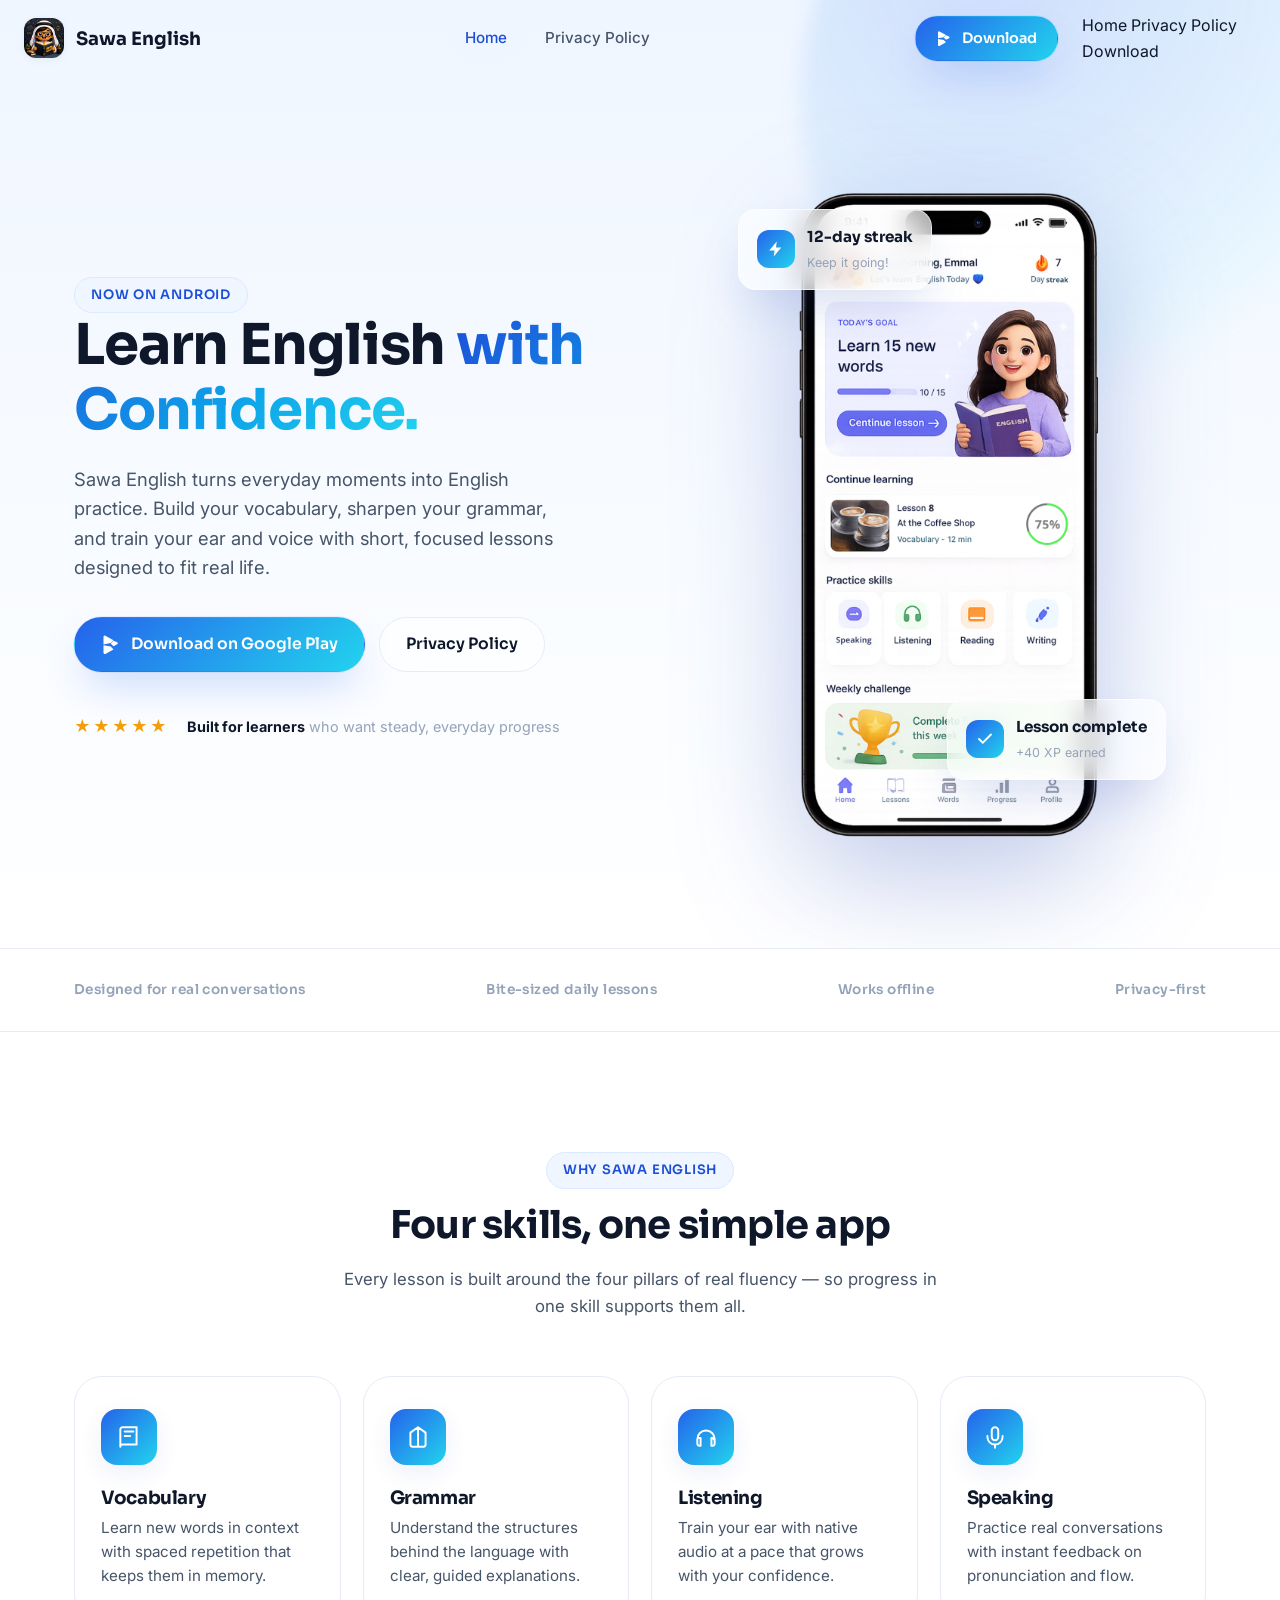
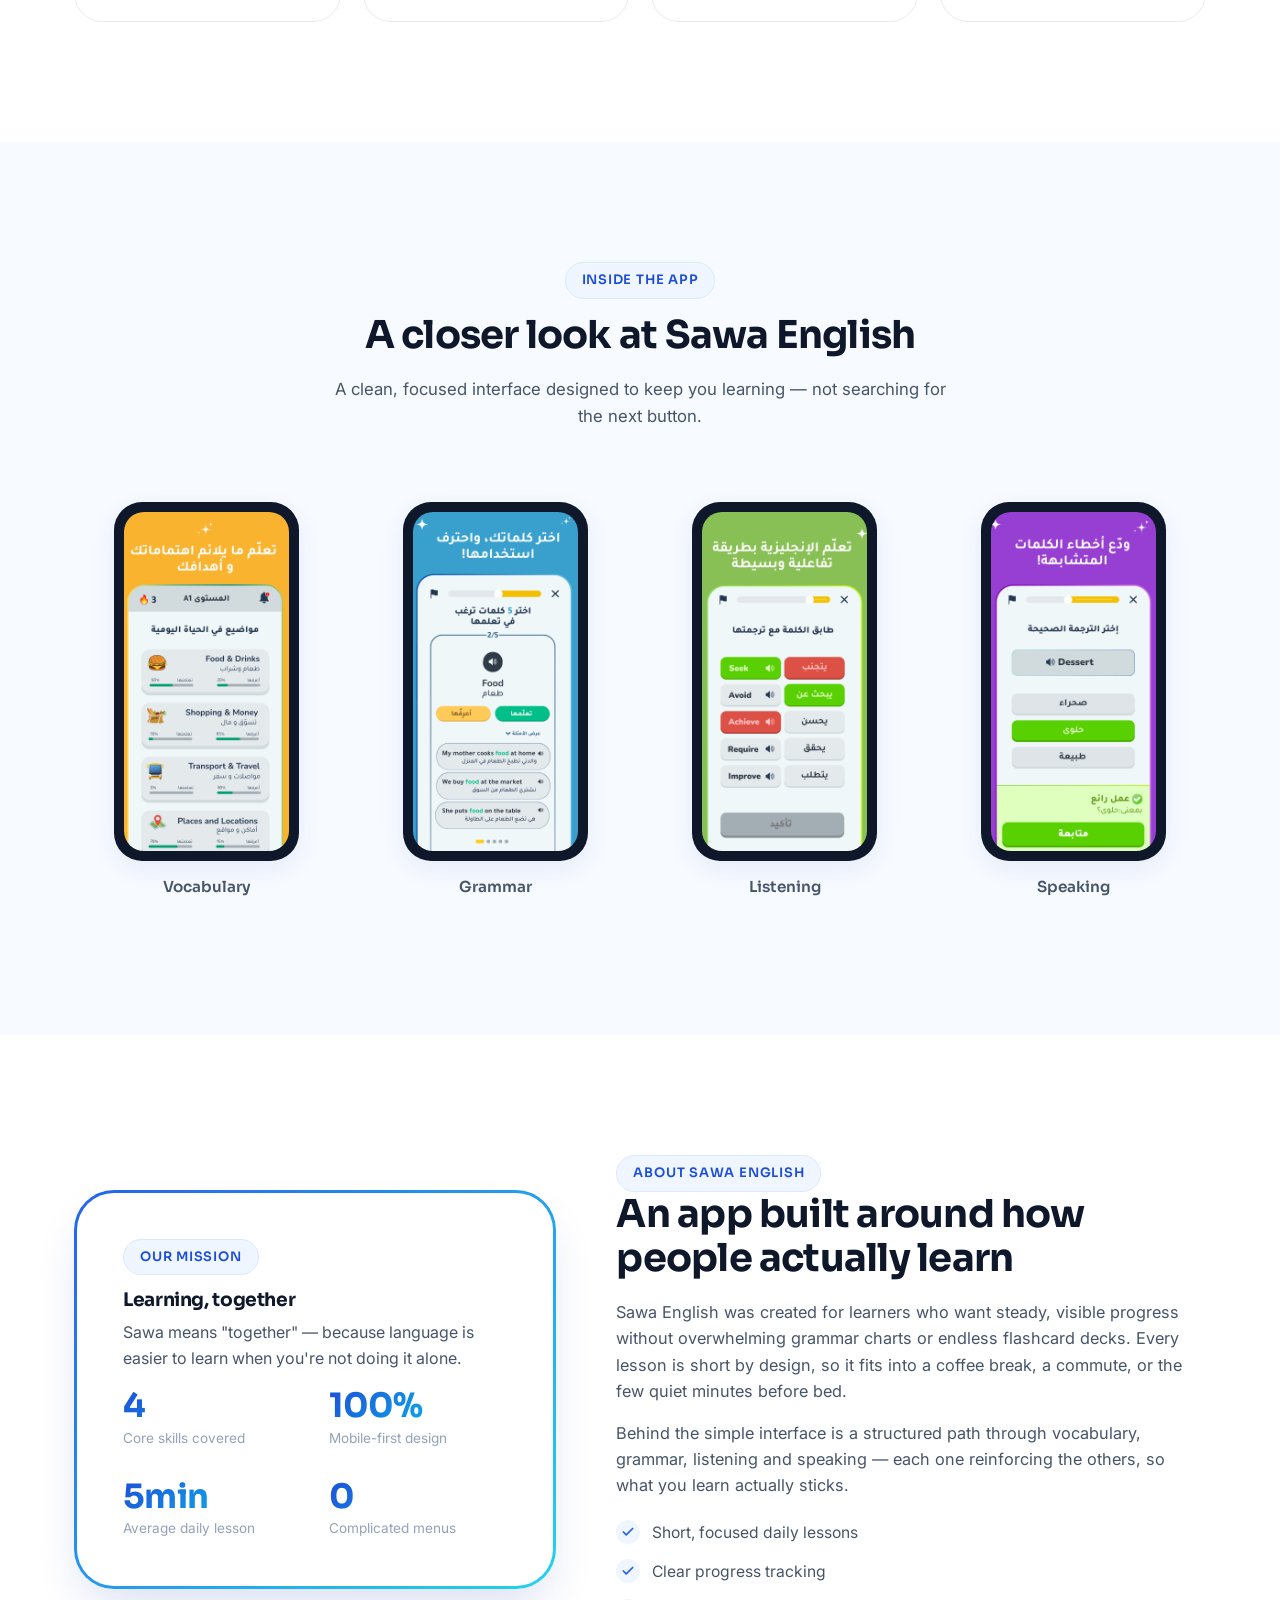
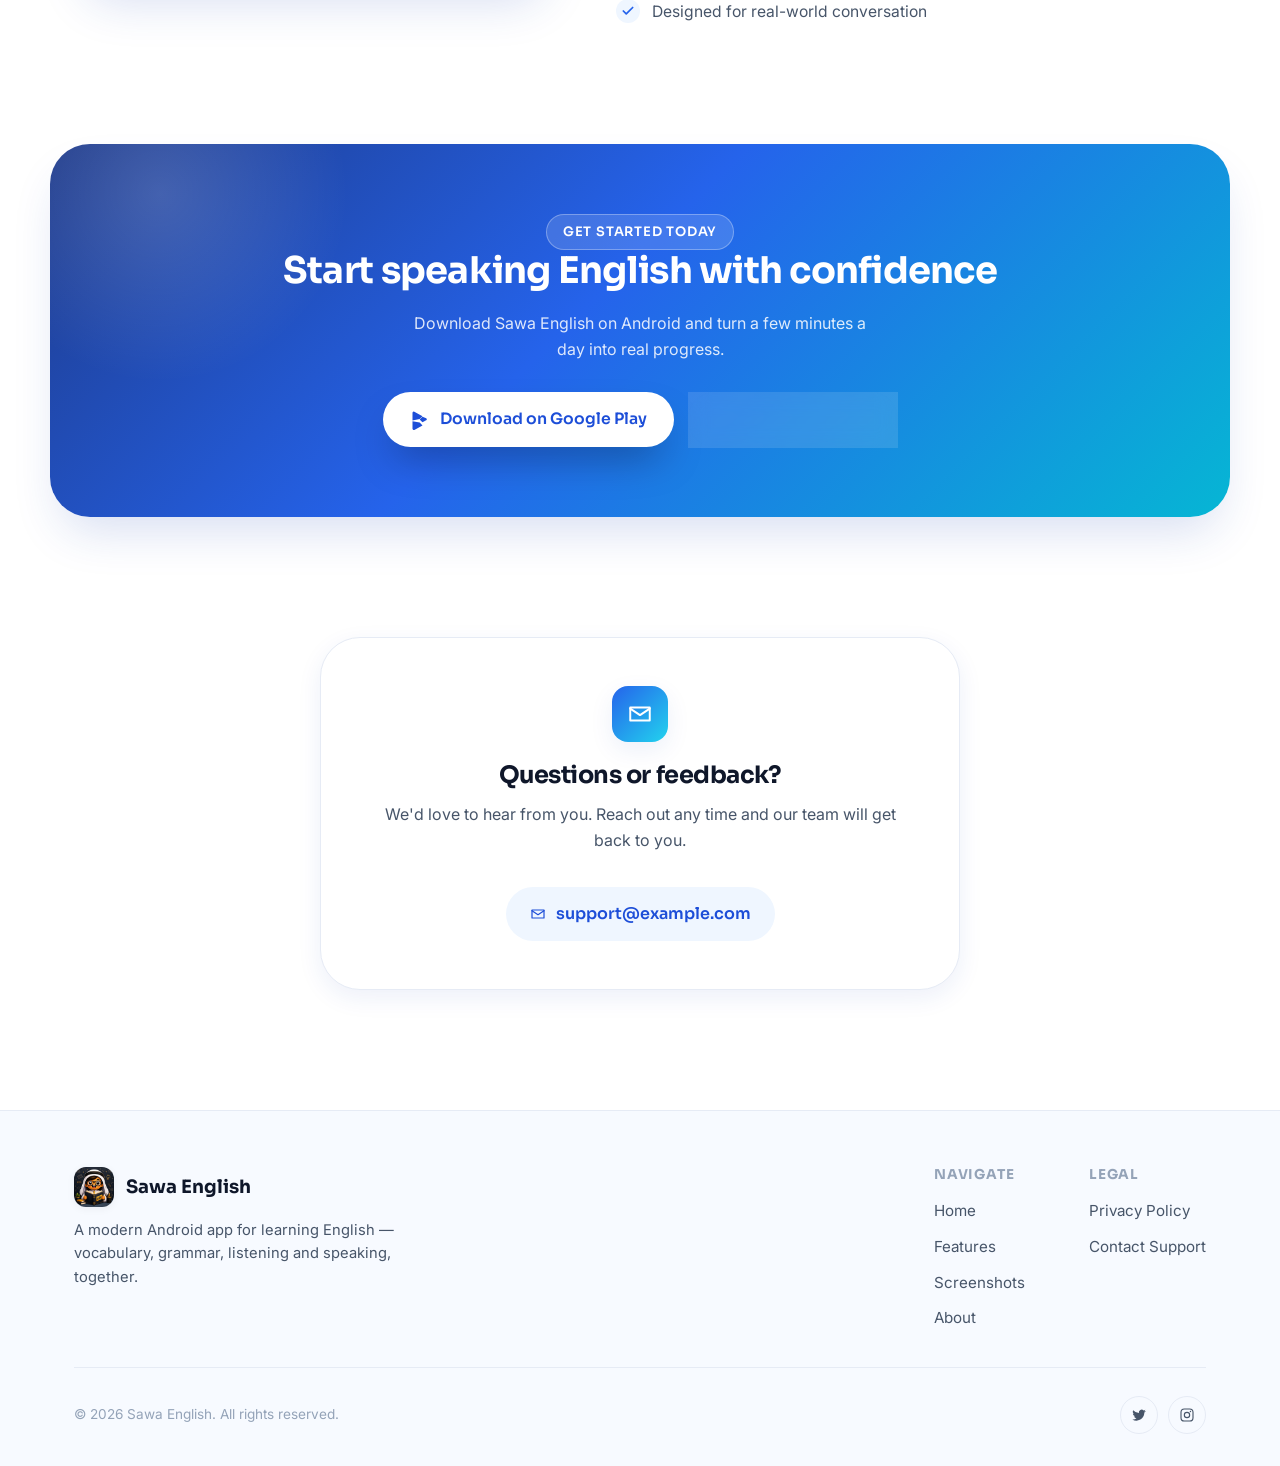
==== index.html @ 8df4714d "Updated Sawa" ====
<!DOCTYPE html>
<html lang="en">
<head>
  <meta charset="UTF-8">
  <meta name="viewport" content="width=device-width, initial-scale=1.0">
  <title>Sawa English — Learn English with Confidence</title>
  <meta name="description" content="Sawa English is a modern Android app that helps you master vocabulary, grammar, listening and speaking — one simple lesson at a time.">
  <meta name="theme-color" content="#2563eb">

  <!-- Open Graph -->
  <meta property="og:type" content="website">
  <meta property="og:title" content="Sawa English — Learn English with Confidence">
  <meta property="og:description" content="A modern Android app for learning English: vocabulary, grammar, listening and speaking together.">
  <meta property="og:image" content="assets/images/logo.png">

  <link rel="icon" href="assets/images/logo-64.png" type="image/png">
  <link rel="canonical" href="index.html">

  <link rel="preconnect" href="https://fonts.googleapis.com">
  <link rel="preconnect" href="https://fonts.gstatic.com" crossorigin>
  <link href="https://fonts.googleapis.com/css2?family=Sora:wght@600;700;800&family=Inter:wght@400;500;600;700&display=swap" rel="stylesheet">

  <link rel="stylesheet" href="css/style.css">
</head>
<body>

  <!-- ============ NAVBAR ============ -->
  <header class="navbar" id="navbar">
    <div class="container nav-inner">
      <a href="index.html" class="brand">
        <img src="assets/images/logo.png" alt="Sawa English logo">
        <span>Sawa English</span>
      </a>

      <nav class="nav-links" aria-label="Primary">
        <a href="index.html" class="active-link">Home</a>
        <a href="privacy.html">Privacy Policy</a>
      </nav>

      <div class="nav-cta">
        <a href="#download" class="btn btn-primary btn-small">
          <svg width="16" height="16" viewBox="0 0 24 24" fill="none"><path d="M3 12.5v-9A1.5 1.5 0 0 1 5.2 2.1l9.8 5.4-3.4 3.4-8.6 1.6Z" fill="currentColor"/><path d="M3 13.5v9A1.5 1.5 0 0 0 5.2 23.9l9.8-5.4-3.4-3.4-8.6-1.6Z" fill="currentColor"/><path d="m15 8-3.4 3.4 3.4 3.4 4.4-2.4a1.5 1.5 0 0 0 0-2.6L15 8Z" fill="currentColor"/></svg>
          <span class="btn-text-full">Download</span>
        </a>
        <button class="nav-toggle" id="navToggle" aria-label="Toggle menu" aria-expanded="false" aria-controls="navDrawer">
          <span></span><span></span><span></span>
        </button>
      </div>
    </div>
    <div class="nav-drawer" id="navDrawer">
      <a href="index.html">Home</a>
      <a href="privacy.html">Privacy Policy</a>
      <a href="#download">Download</a>
    </div>
  </header>

  <main>
    <!-- ============ HERO ============ -->
    <section class="hero" id="home">
      <div class="container hero-grid">
        <div class="hero-copy">
          <span class="eyebrow">Now on Android</span>
          <h1>Learn English <span class="gradient-word">with Confidence.</span></h1>
          <p class="lead">
            Sawa English turns everyday moments into English practice. Build your vocabulary,
            sharpen your grammar, and train your ear and voice with short, focused lessons
            designed to fit real life.
          </p>

          <div class="hero-actions">
            <a href="#download" class="btn btn-primary" id="playStoreBtn">
              <svg width="20" height="20" viewBox="0 0 24 24" fill="none"><path d="M3 12.5v-9A1.5 1.5 0 0 1 5.2 2.1l9.8 5.4-3.4 3.4-8.6 1.6Z" fill="currentColor"/><path d="M3 13.5v9A1.5 1.5 0 0 0 5.2 23.9l9.8-5.4-3.4-3.4-8.6-1.6Z" fill="currentColor"/><path d="m15 8-3.4 3.4 3.4 3.4 4.4-2.4a1.5 1.5 0 0 0 0-2.6L15 8Z" fill="currentColor"/></svg>
              Download on Google Play
            </a>
            <a href="privacy.html" class="btn btn-ghost">Privacy Policy</a>
          </div>

          <div class="hero-trust">
            <span class="stars" aria-hidden="true">★★★★★</span>
            <span class="trust-text"><strong>Built for learners</strong> who want steady, everyday progress</span>
          </div>
        </div>

        <div class="hero-visual">
          <div class="phone-stage">
            <img src="assets/images/hero-phone.png" alt="Sawa English application preview on an Android phone" class="phone-img">
            <div class="glass-card card-streak" aria-hidden="true">
              <span class="g-icon">
                <svg width="18" height="18" viewBox="0 0 24 24" fill="none"><path d="M13 2 3 14h7l-1 8 10-12h-7l1-8Z" fill="currentColor"/></svg>
              </span>
              <span>
                <span class="g-title">12-day streak</span><br>
                <span class="g-sub">Keep it going!</span>
              </span>
            </div>
            <div class="glass-card card-progress" aria-hidden="true">
              <span class="g-icon">
                <svg width="18" height="18" viewBox="0 0 24 24" fill="none"><path d="M20 6 9 17l-5-5" stroke="currentColor" stroke-width="2.4" stroke-linecap="round" stroke-linejoin="round"/></svg>
              </span>
              <span>
                <span class="g-title">Lesson complete</span><br>
                <span class="g-sub">+40 XP earned</span>
              </span>
            </div>
          </div>
        </div>
      </div>
    </section>

    <!-- ============ TRUST STRIP ============ -->
    <div class="strip">
      <div class="container strip-inner">
        <span>Designed for real conversations</span>
        <span>Bite-sized daily lessons</span>
        <span>Works offline</span>
        <span>Privacy-first</span>
      </div>
    </div>

    <!-- ============ FEATURES ============ -->
    <section class="features" id="features">
      <div class="container">
        <div class="section-head reveal">
          <span class="eyebrow">Why Sawa English</span>
          <h2>Four skills, one simple app</h2>
          <p>Every lesson is built around the four pillars of real fluency — so progress in one skill supports them all.</p>
        </div>

        <div class="feature-grid">
          <article class="feature-card reveal">
            <div class="feature-icon">
              <svg width="26" height="26" viewBox="0 0 24 24" fill="none"><path d="M4 19.5V5a2 2 0 0 1 2-2h13v16H6a2 2 0 0 0-2 2Z" stroke="currentColor" stroke-width="1.8" stroke-linecap="round" stroke-linejoin="round"/><path d="M8 7h8M8 11h5" stroke="currentColor" stroke-width="1.8" stroke-linecap="round"/></svg>
            </div>
            <h3>Vocabulary</h3>
            <p>Learn new words in context with spaced repetition that keeps them in memory.</p>
          </article>

          <article class="feature-card reveal">
            <div class="feature-icon">
              <svg width="26" height="26" viewBox="0 0 24 24" fill="none"><path d="M12 3v18M5 8l7-5 7 5M5 8v11a2 2 0 0 0 2 2h10a2 2 0 0 0 2-2V8" stroke="currentColor" stroke-width="1.8" stroke-linecap="round" stroke-linejoin="round"/></svg>
            </div>
            <h3>Grammar</h3>
            <p>Understand the structures behind the language with clear, guided explanations.</p>
          </article>

          <article class="feature-card reveal">
            <div class="feature-icon">
              <svg width="26" height="26" viewBox="0 0 24 24" fill="none"><path d="M4 14a8 8 0 0 1 16 0M4 14v4a2 2 0 0 0 2 2h1v-7H5a1 1 0 0 0-1 1Zm16 0v4a2 2 0 0 1-2 2h-1v-7h1a1 1 0 0 1 1 1Z" stroke="currentColor" stroke-width="1.8" stroke-linecap="round" stroke-linejoin="round"/></svg>
            </div>
            <h3>Listening</h3>
            <p>Train your ear with native audio at a pace that grows with your confidence.</p>
          </article>

          <article class="feature-card reveal">
            <div class="feature-icon">
              <svg width="26" height="26" viewBox="0 0 24 24" fill="none"><path d="M12 15a3 3 0 0 0 3-3V6a3 3 0 0 0-6 0v6a3 3 0 0 0 3 3Z" stroke="currentColor" stroke-width="1.8"/><path d="M19 11v1a7 7 0 0 1-14 0v-1M12 19v3" stroke="currentColor" stroke-width="1.8" stroke-linecap="round"/></svg>
            </div>
            <h3>Speaking</h3>
            <p>Practice real conversations with instant feedback on pronunciation and flow.</p>
          </article>
        </div>
      </div>
    </section>

    <!-- ============ SCREENSHOTS ============ -->
    <section class="screens" id="screenshots">
      <div class="container">
        <div class="section-head reveal">
          <span class="eyebrow">Inside the app</span>
          <h2>A closer look at Sawa English</h2>
          <p>A clean, focused interface designed to keep you learning — not searching for the next button.</p>
        </div>

        <div class="screens-track">
          <figure class="reveal">
            <div class="screen-frame">
              <img src="assets/images/screenshot-1.png" alt="Sawa English vocabulary lesson screenshot" loading="lazy">
            </div>
            <figcaption class="screen-caption">Vocabulary</figcaption>
          </figure>
          <figure class="reveal">
            <div class="screen-frame">
              <img src="assets/images/screenshot-2.png" alt="Sawa English grammar lesson screenshot" loading="lazy">
            </div>
            <figcaption class="screen-caption">Grammar</figcaption>
          </figure>
          <figure class="reveal">
            <div class="screen-frame">
              <img src="assets/images/screenshot-3.png" alt="Sawa English listening exercise screenshot" loading="lazy">
            </div>
            <figcaption class="screen-caption">Listening</figcaption>
          </figure>
          <figure class="reveal">
            <div class="screen-frame">
              <img src="assets/images/screenshot-4.png" alt="Sawa English speaking practice screenshot" loading="lazy">
            </div>
            <figcaption class="screen-caption">Speaking</figcaption>
          </figure>
        </div>
      </div>
    </section>

    <!-- ============ ABOUT ============ -->
    <section class="about" id="about">
      <div class="container about-grid">
        <div class="about-visual reveal">
          <div class="about-visual-inner">
            <span class="eyebrow">Our mission</span>
            <h3 style="margin-top:14px;">Learning, together</h3>
            <p>Sawa means "together" — because language is easier to learn when you're not doing it alone.</p>
            <div class="stat-row">
              <div class="stat">
                <h3>4</h3>
                <p>Core skills covered</p>
              </div>
              <div class="stat">
                <h3>100%</h3>
                <p>Mobile-first design</p>
              </div>
              <div class="stat">
                <h3>5min</h3>
                <p>Average daily lesson</p>
              </div>
              <div class="stat">
                <h3>0</h3>
                <p>Complicated menus</p>
              </div>
            </div>
          </div>
        </div>

        <div class="about-copy reveal">
          <span class="eyebrow">About Sawa English</span>
          <h2>An app built around how people actually learn</h2>
          <p>
            Sawa English was created for learners who want steady, visible progress without
            overwhelming grammar charts or endless flashcard decks. Every lesson is short by
            design, so it fits into a coffee break, a commute, or the few quiet minutes before bed.
          </p>
          <p>
            Behind the simple interface is a structured path through vocabulary, grammar, listening
            and speaking — each one reinforcing the others, so what you learn actually sticks.
          </p>
          <ul class="about-list">
            <li><span class="check">
              <svg width="14" height="14" viewBox="0 0 24 24" fill="none"><path d="M20 6 9 17l-5-5" stroke="currentColor" stroke-width="3" stroke-linecap="round" stroke-linejoin="round"/></svg>
            </span> Short, focused daily lessons</li>
            <li><span class="check">
              <svg width="14" height="14" viewBox="0 0 24 24" fill="none"><path d="M20 6 9 17l-5-5" stroke="currentColor" stroke-width="3" stroke-linecap="round" stroke-linejoin="round"/></svg>
            </span> Clear progress tracking</li>
            <li><span class="check">
              <svg width="14" height="14" viewBox="0 0 24 24" fill="none"><path d="M20 6 9 17l-5-5" stroke="currentColor" stroke-width="3" stroke-linecap="round" stroke-linejoin="round"/></svg>
            </span> Designed for real-world conversation</li>
          </ul>
        </div>
      </div>
    </section>

    <!-- ============ CTA / DOWNLOAD BANNER ============ -->
    <section class="cta-banner" id="download">
      <div class="cta-inner reveal">
        <span class="eyebrow" style="background:rgba(255,255,255,0.14); border-color:rgba(255,255,255,0.3); color:#fff;">Get started today</span>
        <h2>Start speaking English with confidence</h2>
        <p>Download Sawa English on Android and turn a few minutes a day into real progress.</p>
        <div class="cta-actions">
          <a href="#" class="btn btn-primary" id="playStoreBtnCta">
            <svg width="20" height="20" viewBox="0 0 24 24" fill="none"><path d="M3 12.5v-9A1.5 1.5 0 0 1 5.2 2.1l9.8 5.4-3.4 3.4-8.6 1.6Z" fill="currentColor"/><path d="M3 13.5v9A1.5 1.5 0 0 0 5.2 23.9l9.8-5.4-3.4-3.4-8.6-1.6Z" fill="currentColor"/><path d="m15 8-3.4 3.4 3.4 3.4 4.4-2.4a1.5 1.5 0 0 0 0-2.6L15 8Z" fill="currentColor"/></svg>
            Download on Google Play
          </a>
          <a href="privacy.html" class="btn btn-ghost">Read Privacy Policy</a>
        </div>
      </div>
    </section>

    <!-- ============ CONTACT ============ -->
    <section class="contact" id="contact">
      <div class="container">
        <div class="contact-card reveal">
          <div class="feature-icon" style="margin:0 auto 20px;">
            <svg width="26" height="26" viewBox="0 0 24 24" fill="none"><path d="M3 6h18v12H3V6Z" stroke="currentColor" stroke-width="1.8" stroke-linejoin="round"/><path d="m3 7 9 6 9-6" stroke="currentColor" stroke-width="1.8" stroke-linecap="round" stroke-linejoin="round"/></svg>
          </div>
          <h2>Questions or feedback?</h2>
          <p>We'd love to hear from you. Reach out any time and our team will get back to you.</p>
          <a class="contact-email" href="mailto:support@example.com">
            <svg width="16" height="16" viewBox="0 0 24 24" fill="none"><path d="M3 6h18v12H3V6Z" stroke="currentColor" stroke-width="1.8" stroke-linejoin="round"/><path d="m3 7 9 6 9-6" stroke="currentColor" stroke-width="1.8" stroke-linecap="round" stroke-linejoin="round"/></svg>
            support@example.com
          </a>
        </div>
      </div>
    </section>
  </main>

  <!-- ============ FOOTER ============ -->
  <footer class="site-footer">
    <div class="container">
      <div class="footer-top">
        <div class="footer-brand">
          <a href="index.html" class="brand">
            <img src="assets/images/logo.png" alt="Sawa English logo">
            <span>Sawa English</span>
          </a>
          <p>A modern Android app for learning English — vocabulary, grammar, listening and speaking, together.</p>
        </div>

        <div class="footer-cols">
          <div class="footer-col">
            <h4>Navigate</h4>
            <ul>
              <li><a href="index.html#home">Home</a></li>
              <li><a href="index.html#features">Features</a></li>
              <li><a href="index.html#screenshots">Screenshots</a></li>
              <li><a href="index.html#about">About</a></li>
            </ul>
          </div>
          <div class="footer-col">
            <h4>Legal</h4>
            <ul>
              <li><a href="privacy.html">Privacy Policy</a></li>
              <li><a href="mailto:support@example.com">Contact Support</a></li>
            </ul>
          </div>
        </div>
      </div>

      <div class="footer-bottom">
        <span>&copy; <span id="year">2026</span> Sawa English. All rights reserved.</span>
        <div class="footer-social" aria-label="Social links">
          <a href="#" aria-label="Twitter / X">
            <svg width="16" height="16" viewBox="0 0 24 24" fill="none"><path d="M22 5.9c-.7.3-1.5.6-2.3.7.8-.5 1.5-1.3 1.8-2.3-.8.5-1.7.8-2.6 1a4.1 4.1 0 0 0-7 3.7A11.7 11.7 0 0 1 3.4 4.8a4.1 4.1 0 0 0 1.3 5.5c-.6 0-1.3-.2-1.8-.5v.1c0 2 1.4 3.6 3.3 4a4.1 4.1 0 0 1-1.9.1c.5 1.6 2.1 2.8 3.9 2.8A8.2 8.2 0 0 1 2 18.6a11.6 11.6 0 0 0 6.3 1.9c7.5 0 11.7-6.3 11.7-11.7v-.5c.8-.6 1.5-1.3 2-2.1Z" fill="currentColor"/></svg>
          </a>
          <a href="#" aria-label="Instagram">
            <svg width="16" height="16" viewBox="0 0 24 24" fill="none"><rect x="3" y="3" width="18" height="18" rx="5" stroke="currentColor" stroke-width="1.7"/><circle cx="12" cy="12" r="4" stroke="currentColor" stroke-width="1.7"/><circle cx="17.2" cy="6.8" r="1.1" fill="currentColor"/></svg>
          </a>
        </div>
      </div>
    </div>
  </footer>

  <script src="js/main.js"></script>
</body>
</html>
---- css/style.css ----
/* ==========================================================================
   Sawa English — Stylesheet
   Design tokens: soft-blue SaaS palette, Sora (display) + Inter (body)
   ========================================================================== */

:root {
  /* Color tokens */
  --color-bg: #ffffff;
  --color-bg-soft: #f7faff;
  --color-ink: #0f172a;
  --color-ink-soft: #475569;
  --color-ink-faint: #94a3b8;
  --color-primary: #2563eb;
  --color-primary-dark: #1d4ed8;
  --color-primary-light: #60a5fa;
  --color-accent: #22d3ee;
  --color-accent-violet: #6366f1;
  --color-blue-50: #eff6ff;
  --color-blue-100: #dbeafe;
  --color-border: #e6ebf5;
  --color-white: #ffffff;

  --gradient-primary: linear-gradient(135deg, #2563eb 0%, #22d3ee 100%);
  --gradient-soft: linear-gradient(180deg, #eff6ff 0%, #ffffff 100%);
  --gradient-text: linear-gradient(135deg, #1d4ed8 0%, #0ea5e9 60%, #22d3ee 100%);

  /* Elevation */
  --shadow-sm: 0 2px 8px rgba(15, 23, 42, 0.05);
  --shadow-md: 0 8px 24px rgba(30, 64, 175, 0.08);
  --shadow-lg: 0 24px 48px -12px rgba(30, 64, 175, 0.18);
  --shadow-glow: 0 0 0 1px rgba(37, 99, 235, 0.08), 0 20px 40px -10px rgba(37, 99, 235, 0.25);

  /* Radius */
  --radius-sm: 10px;
  --radius-md: 18px;
  --radius-lg: 28px;
  --radius-xl: 40px;
  --radius-full: 999px;

  /* Type */
  --font-display: "Sora", "Segoe UI", sans-serif;
  --font-body: "Inter", "Segoe UI", sans-serif;

  /* Layout */
  --container: 1180px;
  --nav-height: 78px;
  --transition-fast: 180ms cubic-bezier(0.4, 0, 0.2, 1);
  --transition-med: 320ms cubic-bezier(0.4, 0, 0.2, 1);
}

/* ------------------------- Reset & base ------------------------- */
*, *::before, *::after { box-sizing: border-box; }
html { scroll-behavior: smooth; }

@media (prefers-reduced-motion: reduce) {
  html { scroll-behavior: auto; }
  *, *::before, *::after {
    animation-duration: 0.001ms !important;
    animation-iteration-count: 1 !important;
    transition-duration: 0.001ms !important;
    scroll-behavior: auto !important;
  }
}

body {
  margin: 0;
  font-family: var(--font-body);
  color: var(--color-ink);
  background: var(--color-bg);
  -webkit-font-smoothing: antialiased;
  text-rendering: optimizeLegibility;
  line-height: 1.6;
}

h1, h2, h3, h4 {
  font-family: var(--font-display);
  color: var(--color-ink);
  line-height: 1.15;
  margin: 0 0 0.5em;
  letter-spacing: -0.02em;
}

p { margin: 0 0 1em; color: var(--color-ink-soft); }

a { color: inherit; text-decoration: none; }

img { max-width: 100%; display: block; }

ul { margin: 0; padding: 0; list-style: none; }

button { font-family: inherit; cursor: pointer; }

section { position: relative; }

:focus-visible {
  outline: 3px solid var(--color-primary);
  outline-offset: 3px;
  border-radius: 6px;
}

.container {
  width: 100%;
  max-width: var(--container);
  margin: 0 auto;
  padding: 0 24px;
}

.eyebrow {
  display: inline-flex;
  align-items: center;
  gap: 8px;
  font-family: var(--font-display);
  font-size: 13px;
  font-weight: 600;
  letter-spacing: 0.06em;
  text-transform: uppercase;
  color: var(--color-primary-dark);
  background: var(--color-blue-50);
  border: 1px solid var(--color-blue-100);
  padding: 7px 16px;
  border-radius: var(--radius-full);
}

.section-head {
  max-width: 620px;
  margin: 0 auto 56px;
  text-align: center;
}

.section-head h2 {
  font-size: clamp(1.9rem, 3vw, 2.5rem);
  margin-top: 14px;
}

.section-head p {
  font-size: 1.05rem;
  margin-top: 14px;
}

/* ------------------------- Buttons ------------------------- */
.btn {
  display: inline-flex;
  align-items: center;
  justify-content: center;
  gap: 10px;
  font-family: var(--font-display);
  font-weight: 600;
  font-size: 0.98rem;
  padding: 14px 26px;
  border-radius: var(--radius-full);
  border: 1px solid transparent;
  transition: transform var(--transition-fast), box-shadow var(--transition-fast), background var(--transition-fast), border-color var(--transition-fast);
  white-space: nowrap;
}

.btn svg { flex-shrink: 0; }

.btn-primary {
  background: var(--gradient-primary);
  color: #fff;
  box-shadow: var(--shadow-glow);
}
.btn-primary:hover { transform: translateY(-2px); box-shadow: 0 26px 44px -12px rgba(37, 99, 235, 0.38); }
.btn-primary:active { transform: translateY(0); }

.btn-ghost {
  background: rgba(255, 255, 255, 0.6);
  backdrop-filter: blur(10px);
  color: var(--color-ink);
  border-color: var(--color-border);
}
.btn-ghost:hover { border-color: var(--color-primary-light); background: var(--color-blue-50); transform: translateY(-2px); }

.btn-small { padding: 10px 20px; font-size: 0.9rem; }

.btn-block { width: 100%; }

/* ------------------------- Navbar ------------------------- */
.navbar {
  position: fixed;
  top: 0;
  left: 0;
  right: 0;
  z-index: 100;
  height: var(--nav-height);
  display: flex;
  align-items: center;
  transition: background var(--transition-med), box-shadow var(--transition-med), border-color var(--transition-med);
  border-bottom: 1px solid transparent;
}

.navbar::before {
  content: "";
  position: absolute;
  inset: 0;
  background: rgba(255, 255, 255, 0.7);
  backdrop-filter: blur(16px) saturate(160%);
  -webkit-backdrop-filter: blur(16px) saturate(160%);
  opacity: 0;
  transition: opacity var(--transition-med);
  z-index: -1;
}

.navbar.is-scrolled::before { opacity: 1; }
.navbar.is-scrolled { border-color: var(--color-border); box-shadow: var(--shadow-sm); }

.nav-inner {
  display: flex;
  align-items: center;
  justify-content: space-between;
  width: 100%;
}

.brand {
  display: flex;
  align-items: center;
  gap: 12px;
  font-family: var(--font-display);
  font-weight: 700;
  font-size: 1.15rem;
  color: var(--color-ink);
}

.brand img {
  width: 40px;
  height: 40px;
  border-radius: 12px;
  box-shadow: var(--shadow-sm);
}

.nav-links {
  display: flex;
  align-items: center;
  gap: 6px;
}

.nav-links a:not(.btn) {
  padding: 10px 16px;
  border-radius: var(--radius-full);
  font-weight: 500;
  font-size: 0.95rem;
  color: var(--color-ink-soft);
  transition: background var(--transition-fast), color var(--transition-fast);
}

.nav-links a:not(.btn):hover { background: var(--color-blue-50); color: var(--color-primary-dark); }
.nav-links a.active-link { color: var(--color-primary-dark); background: var(--color-blue-50); }

.nav-cta { display: flex; align-items: center; gap: 8px; }

.nav-toggle {
  display: none;
  width: 42px;
  height: 42px;
  border-radius: var(--radius-sm);
  border: 1px solid var(--color-border);
  background: #fff;
  align-items: center;
  justify-content: center;
  flex-direction: column;
  gap: 5px;
}
.nav-toggle span {
  width: 20px;
  height: 2px;
  background: var(--color-ink);
  border-radius: 2px;
  transition: transform var(--transition-fast), opacity var(--transition-fast);
}
.nav-toggle.is-open span:nth-child(1) { transform: translateY(7px) rotate(45deg); }
.nav-toggle.is-open span:nth-child(2) { opacity: 0; }
.nav-toggle.is-open span:nth-child(3) { transform: translateY(-7px) rotate(-45deg); }

/* ------------------------- Hero ------------------------- */
.hero {
  padding: calc(var(--nav-height) + 90px) 0 100px;
  overflow: hidden;
  background: var(--gradient-soft);
  position: relative;
}

.hero::before {
  content: "";
  position: absolute;
  width: 640px;
  height: 640px;
  border-radius: 50%;
  background: radial-gradient(circle at 30% 30%, rgba(37, 99, 235, 0.16), rgba(34, 211, 238, 0.05) 60%, transparent 70%);
  top: -220px;
  right: -160px;
  filter: blur(10px);
  pointer-events: none;
}

.hero-grid {
  display: grid;
  grid-template-columns: 1.05fr 0.95fr;
  gap: 48px;
  align-items: center;
}

.hero-copy h1 {
  font-size: clamp(2.4rem, 4.4vw, 3.6rem);
  margin-bottom: 22px;
}

.hero-copy .gradient-word {
  background: var(--gradient-text);
  -webkit-background-clip: text;
  background-clip: text;
  color: transparent;
}

.hero-copy p.lead {
  font-size: 1.15rem;
  max-width: 480px;
  margin-bottom: 34px;
}

.hero-actions {
  display: flex;
  flex-wrap: wrap;
  gap: 14px;
  margin-bottom: 42px;
}

.hero-trust {
  display: flex;
  align-items: center;
  gap: 18px;
  flex-wrap: wrap;
}

.stars {
  color: #f59e0b;
  letter-spacing: 2px;
  font-size: 1rem;
}

.hero-trust .trust-text {
  font-size: 0.9rem;
  color: var(--color-ink-faint);
}

.hero-trust .trust-text strong { color: var(--color-ink); }

/* Phone showcase */
.hero-visual {
  position: relative;
  display: flex;
  justify-content: center;
  align-items: center;
}

.phone-stage {
  position: relative;
  width: 100%;
  max-width: 340px;
}

.phone-stage img.phone-img {
  width: 100%;
  filter: drop-shadow(0 40px 60px rgba(30, 64, 175, 0.28));
  animation: float 6s ease-in-out infinite;
}

@keyframes float {
  0%, 100% { transform: translateY(0px) rotate(-2deg); }
  50% { transform: translateY(-16px) rotate(0deg); }
}

.glass-card {
  position: absolute;
  background: rgba(255, 255, 255, 0.65);
  backdrop-filter: blur(14px) saturate(180%);
  -webkit-backdrop-filter: blur(14px) saturate(180%);
  border: 1px solid rgba(255, 255, 255, 0.6);
  border-radius: var(--radius-md);
  box-shadow: var(--shadow-lg);
  padding: 14px 18px;
  display: flex;
  align-items: center;
  gap: 12px;
  animation: floatSoft 5s ease-in-out infinite;
}

.glass-card .g-icon {
  width: 38px;
  height: 38px;
  border-radius: 12px;
  display: flex;
  align-items: center;
  justify-content: center;
  background: var(--gradient-primary);
  color: #fff;
  flex-shrink: 0;
}

.glass-card .g-title { font-family: var(--font-display); font-weight: 700; font-size: 0.95rem; color: var(--color-ink); }
.glass-card .g-sub { font-size: 0.78rem; color: var(--color-ink-faint); }

.card-streak { top: 6%; left: -12%; animation-delay: 0.4s; }
.card-progress { bottom: 10%; right: -14%; animation-delay: 1.1s; }
.card-together { top: 46%; left: -20%; animation-delay: 0.8s; display: none; }

@keyframes floatSoft {
  0%, 100% { transform: translateY(0px); }
  50% { transform: translateY(-10px); }
}

/* ------------------------- Logos strip (advertising credibility) ------------------------- */
.strip {
  padding: 30px 0;
  border-top: 1px solid var(--color-border);
  border-bottom: 1px solid var(--color-border);
}
.strip-inner {
  display: flex;
  justify-content: space-between;
  align-items: center;
  flex-wrap: wrap;
  gap: 20px;
  color: var(--color-ink-faint);
  font-family: var(--font-display);
  font-weight: 600;
  letter-spacing: 0.03em;
  font-size: 0.85rem;
}

/* ------------------------- Features ------------------------- */
.features { padding: 120px 0; }

.feature-grid {
  display: grid;
  grid-template-columns: repeat(4, 1fr);
  gap: 22px;
}

.feature-card {
  background: #fff;
  border: 1px solid var(--color-border);
  border-radius: var(--radius-lg);
  padding: 32px 26px;
  transition: transform var(--transition-med), box-shadow var(--transition-med), border-color var(--transition-med);
  position: relative;
  overflow: hidden;
}

.feature-card::after {
  content: "";
  position: absolute;
  inset: 0;
  background: var(--gradient-soft);
  opacity: 0;
  transition: opacity var(--transition-med);
  z-index: -1;
}

.feature-card:hover {
  transform: translateY(-8px);
  box-shadow: var(--shadow-lg);
  border-color: transparent;
}
.feature-card:hover::after { opacity: 1; }

.feature-icon {
  width: 56px;
  height: 56px;
  border-radius: 16px;
  background: var(--gradient-primary);
  display: flex;
  align-items: center;
  justify-content: center;
  color: #fff;
  margin-bottom: 22px;
  box-shadow: var(--shadow-md);
}

.feature-card h3 {
  font-size: 1.15rem;
  margin-bottom: 8px;
}

.feature-card p { font-size: 0.95rem; margin-bottom: 0; }

/* ------------------------- Screenshots ------------------------- */
.screens {
  padding: 120px 0;
  background: var(--color-bg-soft);
  position: relative;
}

.screens-track {
  display: grid;
  grid-template-columns: repeat(4, 1fr);
  gap: 24px;
}

.screen-frame {
  border-radius: var(--radius-lg);
  overflow: hidden;
  background: #0f172a;
  padding: 10px;
  box-shadow: var(--shadow-md);
  transition: transform var(--transition-med), box-shadow var(--transition-med);
}

.screen-frame:hover {
  transform: translateY(-10px) scale(1.02);
  box-shadow: var(--shadow-lg);
}

.screen-frame img {
  border-radius: calc(var(--radius-lg) - 8px);
  width: 100%;
}

.screen-caption {
  text-align: center;
  margin-top: 14px;
  font-family: var(--font-display);
  font-weight: 600;
  font-size: 0.95rem;
  color: var(--color-ink-soft);
}

/* ------------------------- About ------------------------- */
.about { padding: 120px 0; }

.about-grid {
  display: grid;
  grid-template-columns: 0.9fr 1.1fr;
  gap: 60px;
  align-items: center;
}

.about-visual {
  border-radius: var(--radius-xl);
  background: var(--gradient-primary);
  padding: 3px;
  box-shadow: var(--shadow-lg);
}

.about-visual-inner {
  background: #fff;
  border-radius: calc(var(--radius-xl) - 3px);
  padding: 46px;
  height: 100%;
}

.stat-row {
  display: grid;
  grid-template-columns: 1fr 1fr;
  gap: 28px;
  margin-top: 8px;
}

.stat-row .stat h3 {
  font-size: 2.1rem;
  background: var(--gradient-text);
  -webkit-background-clip: text;
  background-clip: text;
  color: transparent;
  margin-bottom: 2px;
}

.stat-row .stat p { font-size: 0.85rem; color: var(--color-ink-faint); margin: 0; }

.about-copy h2 { font-size: clamp(1.9rem, 3vw, 2.4rem); }

.about-copy p { font-size: 1.02rem; }

.about-list { margin-top: 22px; display: grid; gap: 14px; }

.about-list li {
  display: flex;
  align-items: flex-start;
  gap: 12px;
  font-size: 0.98rem;
  color: var(--color-ink-soft);
}

.about-list .check {
  width: 24px;
  height: 24px;
  flex-shrink: 0;
  border-radius: 50%;
  background: var(--color-blue-50);
  color: var(--color-primary);
  display: flex;
  align-items: center;
  justify-content: center;
}

/* ------------------------- CTA banner ------------------------- */
.cta-banner {
  margin: 0 24px 120px;
  max-width: calc(var(--container) - 0px);
  margin-left: auto;
  margin-right: auto;
}

.cta-inner {
  background: linear-gradient(135deg, #1e3a8a 0%, #2563eb 45%, #06b6d4 100%);
  border-radius: var(--radius-xl);
  padding: 70px 50px;
  text-align: center;
  color: #fff;
  position: relative;
  overflow: hidden;
  box-shadow: var(--shadow-lg);
}

.cta-inner::before {
  content: "";
  position: absolute;
  width: 380px;
  height: 380px;
  border-radius: 50%;
  background: radial-gradient(circle, rgba(255,255,255,0.16), transparent 70%);
  top: -140px;
  left: -80px;
}

.cta-inner h2 { color: #fff; font-size: clamp(1.8rem, 3vw, 2.3rem); }
.cta-inner p { color: rgba(255,255,255,0.85); max-width: 480px; margin: 14px auto 30px; }

.cta-inner .btn-ghost {
  background: rgba(255,255,255,0.12);
  color: #fff;
  border-color: rgba(255,255,255,0.35);
}
.cta-inner .btn-ghost:hover { background: rgba(255,255,255,0.22); }

.cta-inner .btn-primary {
  background: #fff;
  color: var(--color-primary-dark);
  box-shadow: 0 20px 40px -12px rgba(0,0,0,0.35);
}
.cta-inner .btn-primary:hover { box-shadow: 0 26px 48px -12px rgba(0,0,0,0.4); }

.cta-actions { display: flex; justify-content: center; gap: 14px; flex-wrap: wrap; position: relative; z-index: 1; }

/* ------------------------- Contact ------------------------- */
.contact { padding: 0 0 120px; }

.contact-card {
  max-width: 640px;
  margin: 0 auto;
  background: #fff;
  border: 1px solid var(--color-border);
  border-radius: var(--radius-xl);
  padding: 48px;
  text-align: center;
  box-shadow: var(--shadow-md);
}

.contact-card .feature-icon { margin: 0 auto 20px; }

.contact-email {
  display: inline-flex;
  align-items: center;
  gap: 10px;
  margin-top: 18px;
  padding: 14px 24px;
  border-radius: var(--radius-full);
  background: var(--color-blue-50);
  color: var(--color-primary-dark);
  font-weight: 600;
  font-family: var(--font-display);
  transition: background var(--transition-fast), transform var(--transition-fast);
}
.contact-email:hover { background: var(--color-blue-100); transform: translateY(-2px); }

/* ------------------------- Footer ------------------------- */
.site-footer {
  border-top: 1px solid var(--color-border);
  padding: 56px 0 32px;
  background: var(--color-bg-soft);
}

.footer-top {
  display: flex;
  justify-content: space-between;
  align-items: flex-start;
  flex-wrap: wrap;
  gap: 40px;
  padding-bottom: 36px;
}

.footer-brand .brand { margin-bottom: 12px; }
.footer-brand p { max-width: 320px; font-size: 0.92rem; }

.footer-cols { display: flex; gap: 64px; flex-wrap: wrap; }

.footer-col h4 {
  font-size: 0.85rem;
  text-transform: uppercase;
  letter-spacing: 0.06em;
  color: var(--color-ink-faint);
  margin-bottom: 16px;
}

.footer-col ul { display: grid; gap: 10px; }

.footer-col a {
  font-size: 0.95rem;
  color: var(--color-ink-soft);
  transition: color var(--transition-fast);
}
.footer-col a:hover { color: var(--color-primary-dark); }

.footer-bottom {
  padding-top: 28px;
  border-top: 1px solid var(--color-border);
  display: flex;
  justify-content: space-between;
  align-items: center;
  flex-wrap: wrap;
  gap: 12px;
  font-size: 0.85rem;
  color: var(--color-ink-faint);
}

.footer-social { display: flex; gap: 10px; }
.footer-social a {
  width: 38px;
  height: 38px;
  border-radius: 50%;
  border: 1px solid var(--color-border);
  display: flex;
  align-items: center;
  justify-content: center;
  color: var(--color-ink-soft);
  transition: background var(--transition-fast), color var(--transition-fast), border-color var(--transition-fast);
}
.footer-social a:hover { background: var(--color-primary); border-color: var(--color-primary); color: #fff; }

/* ------------------------- Privacy page ------------------------- */
.page-header {
  padding: calc(var(--nav-height) + 70px) 0 60px;
  text-align: center;
  background: var(--gradient-soft);
}

.page-header .eyebrow { margin-bottom: 16px; }
.page-header h1 { font-size: clamp(2rem, 3.6vw, 2.8rem); }
.page-header p { max-width: 520px; margin: 14px auto 0; }

.legal {
  padding: 80px 0 120px;
}

.legal-card {
  max-width: 820px;
  margin: 0 auto;
  background: #fff;
  border: 1px solid var(--color-border);
  border-radius: var(--radius-xl);
  padding: 56px;
  box-shadow: var(--shadow-md);
}

.legal-card .updated {
  display: inline-block;
  font-size: 0.85rem;
  color: var(--color-ink-faint);
  margin-bottom: 30px;
  padding-bottom: 20px;
  border-bottom: 1px solid var(--color-border);
  width: 100%;
}

.legal-card h2 {
  font-size: 1.25rem;
  margin-top: 38px;
  display: flex;
  align-items: center;
  gap: 10px;
}

.legal-card h2 .num {
  font-family: var(--font-display);
  font-size: 0.85rem;
  color: var(--color-primary);
  background: var(--color-blue-50);
  width: 30px;
  height: 30px;
  border-radius: 9px;
  display: inline-flex;
  align-items: center;
  justify-content: center;
  flex-shrink: 0;
}

.legal-card h2:first-of-type { margin-top: 0; }

.legal-card p, .legal-card li { font-size: 0.98rem; }

.legal-card ul { margin: 12px 0 12px 4px; display: grid; gap: 8px; }
.legal-card ul li { display: flex; gap: 10px; }
.legal-card ul li::before {
  content: "";
  width: 6px;
  height: 6px;
  border-radius: 50%;
  background: var(--color-primary);
  margin-top: 9px;
  flex-shrink: 0;
}

.legal-toc {
  max-width: 820px;
  margin: 0 auto 30px;
  display: flex;
  flex-wrap: wrap;
  gap: 8px;
  justify-content: center;
}
.legal-toc a {
  font-size: 0.85rem;
  padding: 8px 14px;
  border-radius: var(--radius-full);
  background: #fff;
  border: 1px solid var(--color-border);
  color: var(--color-ink-soft);
  transition: all var(--transition-fast);
}
.legal-toc a:hover { border-color: var(--color-primary-light); color: var(--color-primary-dark); background: var(--color-blue-50); }

/* ------------------------- Reveal-on-scroll ------------------------- */
.reveal {
  opacity: 0;
  transform: translateY(24px);
  transition: opacity 700ms ease, transform 700ms ease;
}
.reveal.is-visible { opacity: 1; transform: translateY(0); }

/* ------------------------- Responsive ------------------------- */
@media (max-width: 980px) {
  .hero-grid { grid-template-columns: 1fr; }
  .hero-visual { order: -1; }
  .phone-stage { max-width: 280px; margin: 0 auto; }
  .glass-card { display: none; }
  .feature-grid { grid-template-columns: repeat(2, 1fr); }
  .screens-track { grid-template-columns: repeat(2, 1fr); }
  .about-grid { grid-template-columns: 1fr; }
  .about-visual { order: 2; }
  .footer-top { flex-direction: column; }
}

@media (max-width: 720px) {
  :root { --nav-height: 68px; }
  .nav-links { display: none; }
  .nav-toggle { display: flex; }
  .nav-cta .btn span.btn-text-full { display: none; }

  .nav-drawer {
    position: fixed;
    top: var(--nav-height);
    left: 0;
    right: 0;
    background: #fff;
    border-bottom: 1px solid var(--color-border);
    box-shadow: var(--shadow-md);
    padding: 14px 24px 22px;
    display: flex;
    flex-direction: column;
    gap: 4px;
    transform: translateY(-12px);
    opacity: 0;
    pointer-events: none;
    transition: transform var(--transition-med), opacity var(--transition-med);
  }
  .nav-drawer.is-open { transform: translateY(0); opacity: 1; pointer-events: auto; }
  .nav-drawer a { padding: 12px 6px; font-weight: 500; color: var(--color-ink-soft); border-bottom: 1px solid var(--color-border); }
  .nav-drawer a:last-child { border-bottom: none; }

  .hero { padding-top: calc(var(--nav-height) + 60px); }
  .hero-actions { flex-direction: column; align-items: stretch; }
  .hero-actions .btn { width: 100%; }

  .feature-grid { grid-template-columns: 1fr; }
  .screens-track { grid-template-columns: 1fr; max-width: 320px; margin: 0 auto; }
  .cta-inner { padding: 50px 26px; }
  .legal-card { padding: 34px 22px; }
  .footer-cols { gap: 32px; }
  .strip-inner { justify-content: center; gap: 26px; }
}
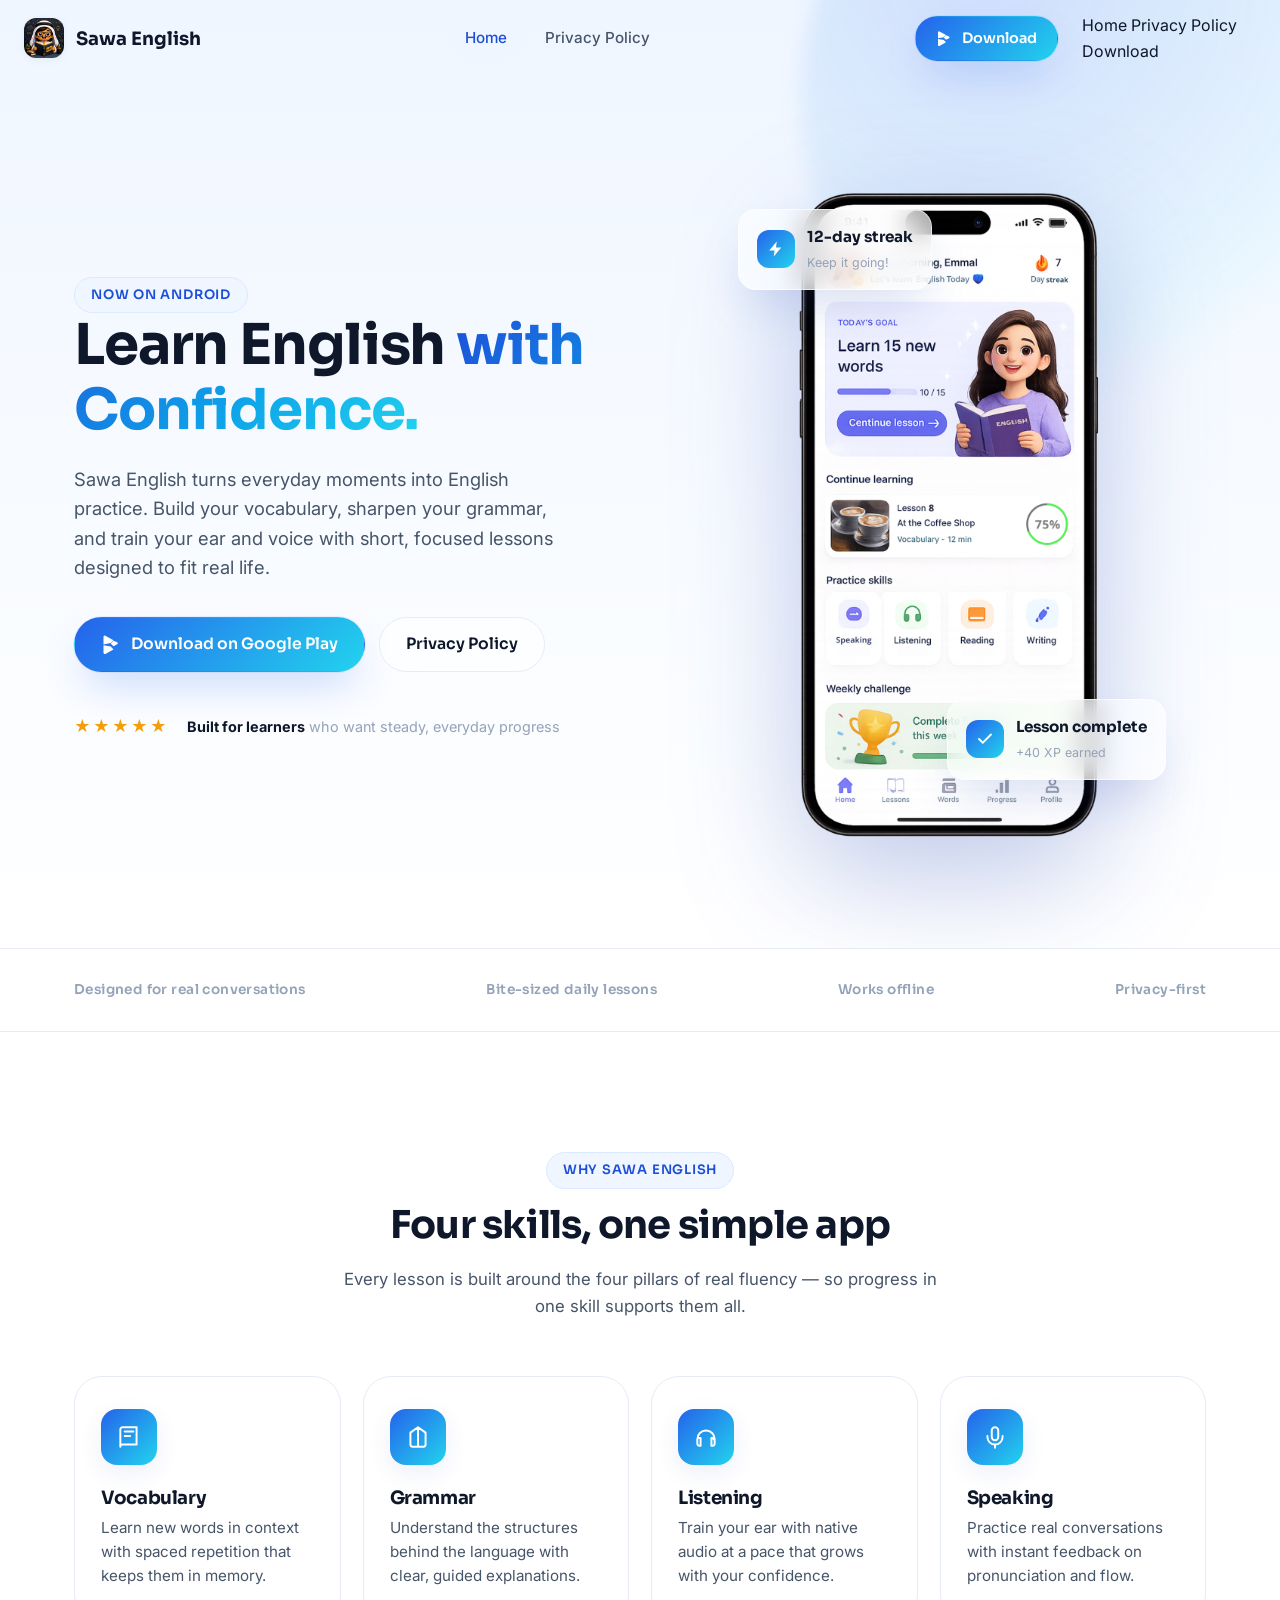
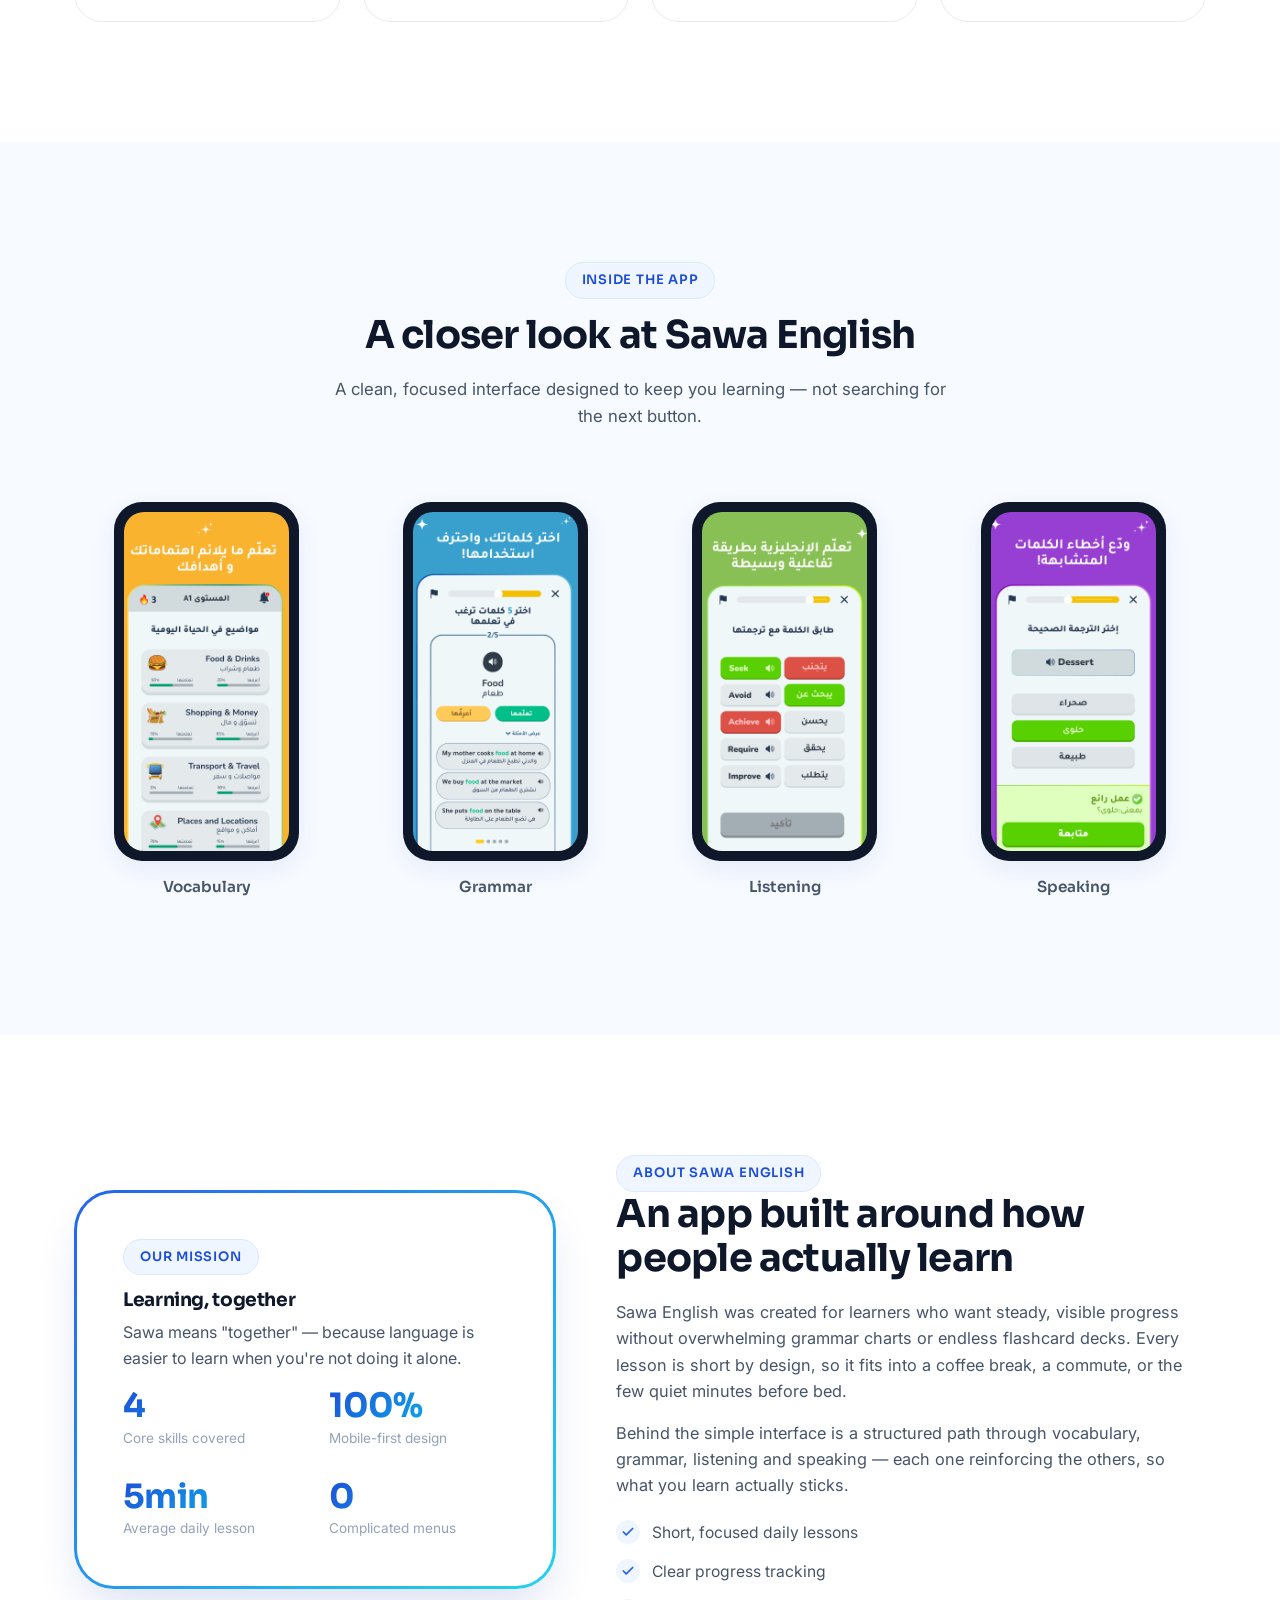
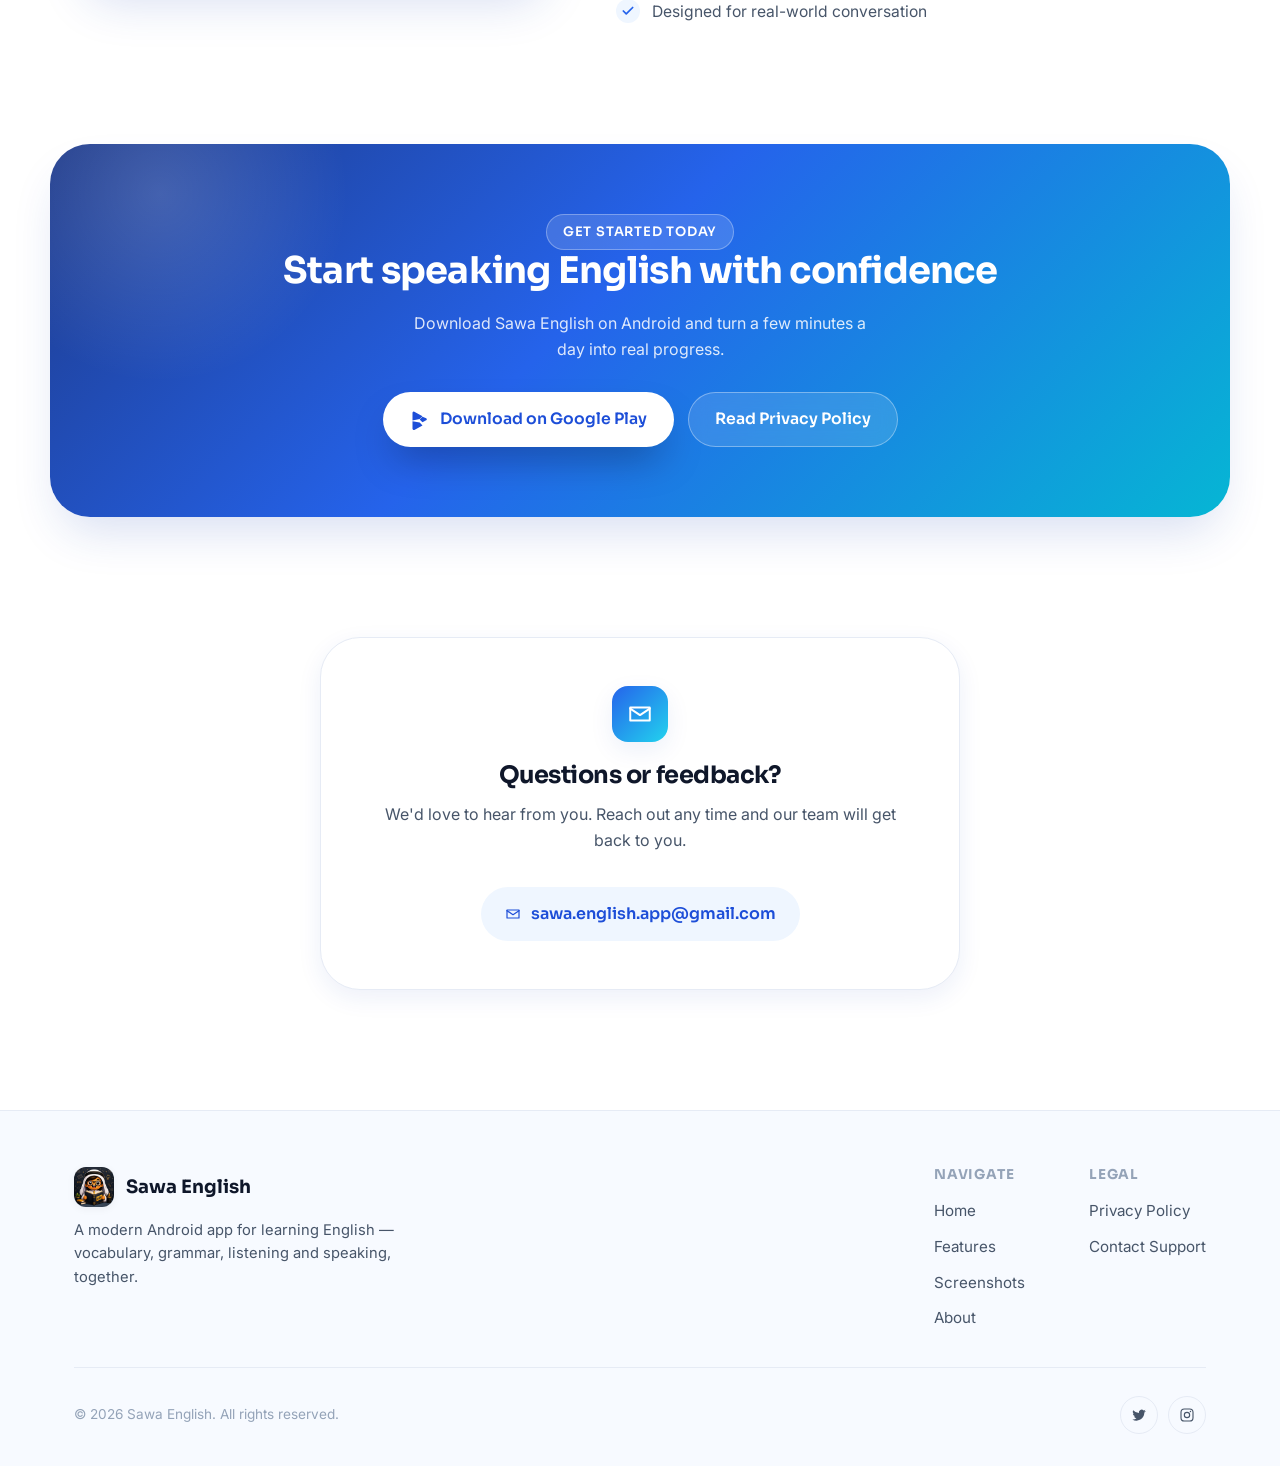
==== commit a7f8c220: "Update index.html" ====
--- a/index.html
+++ b/index.html
@@ -281,9 +281,9 @@
           </div>
           <h2>Questions or feedback?</h2>
           <p>We'd love to hear from you. Reach out any time and our team will get back to you.</p>
-          <a class="contact-email" href="mailto:support@example.com">
+          <a class="contact-email" href="mailto:sawa.english.app@gmail.com">
             <svg width="16" height="16" viewBox="0 0 24 24" fill="none"><path d="M3 6h18v12H3V6Z" stroke="currentColor" stroke-width="1.8" stroke-linejoin="round"/><path d="m3 7 9 6 9-6" stroke="currentColor" stroke-width="1.8" stroke-linecap="round" stroke-linejoin="round"/></svg>
-            support@example.com
+            sawa.english.app@gmail.com
           </a>
         </div>
       </div>
@@ -316,7 +316,7 @@
             <h4>Legal</h4>
             <ul>
               <li><a href="privacy.html">Privacy Policy</a></li>
-              <li><a href="mailto:support@example.com">Contact Support</a></li>
+              <li><a href="mailto:sawa.english.app@gmail.com">Contact Support</a></li>
             </ul>
           </div>
         </div>
